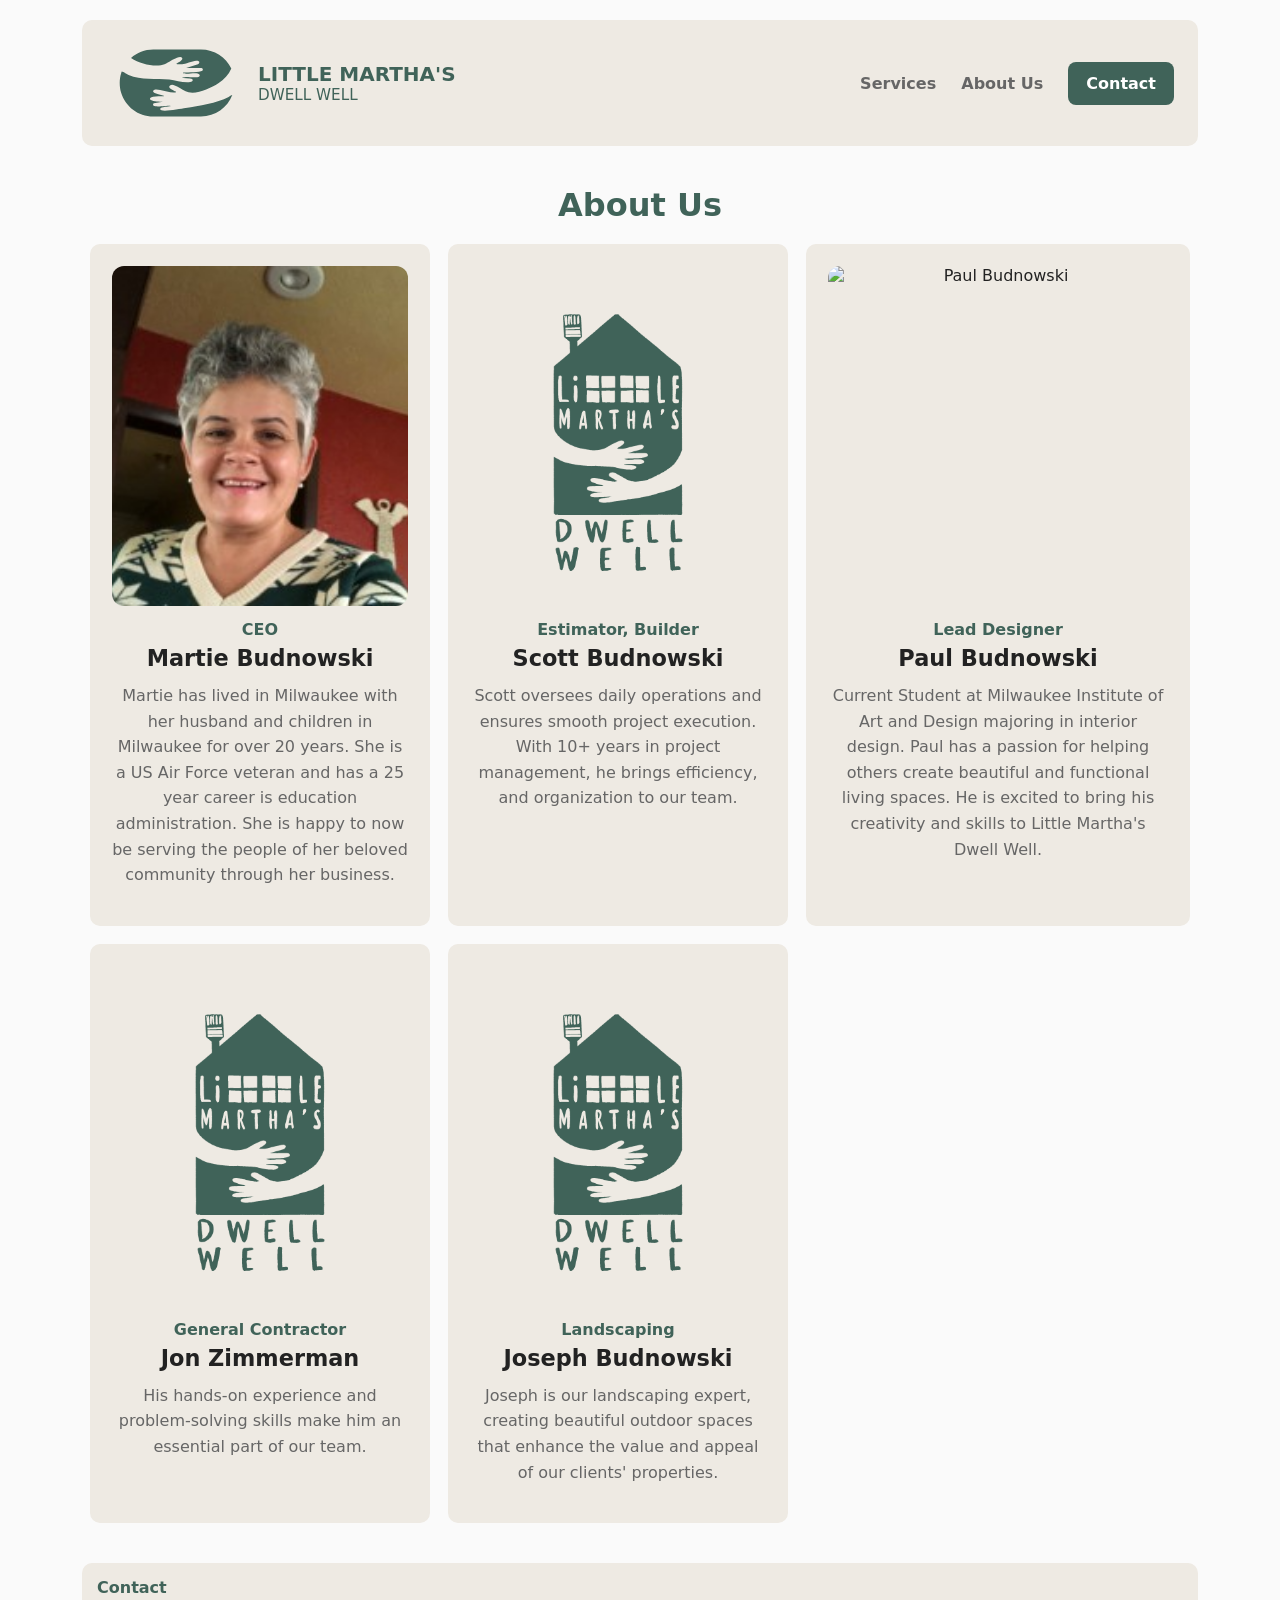
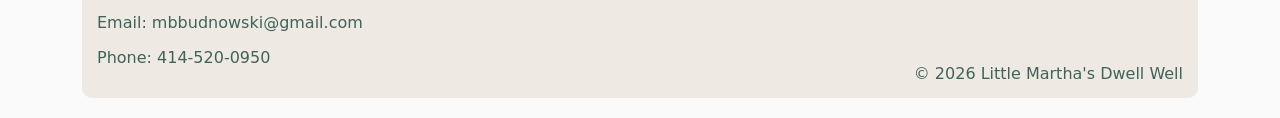
==== aboutus.html @ d6fbdef1 "Added the version 1.0 website" ====
<!doctype html>
<html lang="en">

<head>
  <meta charset="utf-8" />
  <meta name="viewport" content="width=device-width,initial-scale=1" />
  <title>Little Martha'S Dwell Well — Demo</title>
  <link rel="stylesheet" href="styles.css">
  <link rel="stylesheet" href="styles.aboutus.css">
</head>

<body>

  <div class="site">
    <header>
      <a class="brand" href="index.html">
        <div class="logo">
          <img src="img/arms icon.svg" class="logo" alt="logo">
        </div>
        <div>
          <div class="title">LITTLE MARTHA'S</div>
          <div class="subtitle">DWELL WELL</div>
        </div>
      </a>

      <nav>
        <a href="services.html">Services</a>
        <a href="aboutus.html">About Us</a>
        <a class="cta" href="contact.html">Contact</a>
        <!-- <a  href="#book">Book Now</a> -->
      </nav>

      <button class="menu-btn" id="menuBtn">☰</button>
    </header>

    <div id="mobileMenu" class="mobile-menu">
      <a href="services.html">Services</a>
      <a href="aboutus.html">About Us</a>
      <a href="contact.html">Contact</a>
    </div>

    <section id="team" class="team">
      <h2>About Us</h2>
      <div class="team-cards">
        <div class="team-card">
          <img src="img/martie-temp.jpg" alt="Martie Budnowski">
          <div class="team-card-body">
            <h4 class="role">CEO</h4>
            <h3 class="name">Martie Budnowski</h3>
            <p class="intro">Martie has lived in Milwaukee with her husband and children in Milwaukee for over 20 years.
              She is a US Air Force veteran and has a 25 year career is education administration.
              She is happy to now be serving the people of her beloved community through her business.
            </p>
          </div>
        </div>


        <div class="team-card">
          <img src="img/logo.PNG" alt="Scott Budnowski">
          <div class="team-card-body">
            <h4 class="role">Estimator, Builder</h4>
            <h3 class="name">Scott Budnowski</h3>
            <p class="intro">Scott oversees daily operations and ensures smooth project execution. With 10+ years in
              project management, he brings efficiency, and organization to our team.</p>
          </div>
        </div>

        <div class="team-card">
          <img src="img/Paul Budnowski_ Headshot.png" alt="Paul Budnowski">
          <div class="team-card-body">
            <h4 class="role">Lead Designer</h4>
            <h3 class="name">Paul Budnowski</h3>
            <p class="intro">Current Student at Milwaukee Institute of Art and Design majoring in interior design.
              Paul has a passion for helping others create beautiful and functional living spaces.
              He is excited to bring his creativity and skills to Little Martha's Dwell Well.
            </p>
          </div>
        </div>

        <div class="team-card">
          <img src="img/logo.PNG" alt="Jon Zimmerman">
          <div class="team-card-body">
            <h4 class="role">General Contractor</h4>
            <h3 class="name">Jon Zimmerman</h3>
            <p class="intro">His hands-on experience and problem-solving skills make him an essential part of our team.
            </p>
          </div>
        </div>

        <div class="team-card">
          <img src="img/logo.PNG" alt="Joseph Budnowski">
          <div class="team-card-body">
            <h4 class="role">Landscaping</h4>
            <h3 class="name">Joseph Budnowski</h3>
            <p class="intro">Joseph is our landscaping expert, creating beautiful outdoor spaces that enhance the value
              and appeal of our clients' properties.</p>
          </div>
        </div>
      </div>
    </section>

    <footer id="contact">
      <div>
        <strong>Contact</strong>
        <p>Email: mbbudnowski@gmail.com</p>
        <p>Phone: 414-520-0950</p>
      </div>
      <div class="footer-right">
        © <span id="year"></span> Little Martha's Dwell Well
      </div>
    </footer>

  </div>

  <script>
    document.getElementById('year').textContent = new Date().getFullYear();

    const btn = document.getElementById('menuBtn');
    const menu = document.getElementById('mobileMenu');

    btn.onclick = () => {
      menu.classList.toggle('open');
    };
  </script>

</body>

</html>
---- styles.css ----
/* ==========================
   styles.css (shared)
   Contains global variables, base rules, header, footer, and small shared responsive rules.
   Page-specific rules have been moved to styles.index.css, styles.services.css, styles.contact.css
   ========================== */

:root {
  --brand: #406359;
  --yellow:#eeeae3;
  --dark: #222;
  --muted: #666;
  --bg: #fafafa;
}

/* Base */
body {
  margin: 0;
  font-family: system-ui, Arial, sans-serif;
  background: var(--bg);
  color: var(--dark);
}

.site {
  margin: auto;
  padding: 20px;
}

/* Global img fallback */
img {
  max-width: 100%;
  height: auto;
  display: block;
}

/* Header (shared) */
header {
  display: flex;
  justify-content: space-between;
  align-items: center;
  background-color: var(--yellow);
  padding: 28px 24px;
  border-radius: 10px;
  width: min(1600px, 90%);
  margin: 0 auto;
  box-sizing: border-box;
  min-height: 96px;
  position: relative;
}

.brand {
  display: flex;
  align-items: center;
  gap: 12px;
  text-decoration: none;
  color: var(--dark);
}

.logo {
  color: white;
  width: 140px;
  height: auto;
  display: grid;
  place-items: center;
  font-weight: bold;
  border-radius: 8px;
}

.brand .title {
  font-size: 1.25rem;
}

.brand .subtitle {
  font-size: 0.95rem;
}

.title { font-weight: 800; color: var(--brand); }
.subtitle { color: var(--brand); font-size: 14px; }

nav a { text-decoration: none; margin-left: 20px; font-weight: 700; color: var(--muted); font-size: 1rem; }

.cta { background: var(--brand); color: white; padding: 12px 18px; border-radius: 8px; text-decoration: none; font-weight:700; font-size:1rem; }

.menu-btn { display: none; font-size: 22px; padding: 8px 12px; border: none; background: transparent; }

/* Mobile menu (hidden by default; toggled via JS and shown on small screens) */
.mobile-menu { display: none; }

/* Footer (shared) */
footer {
  margin-top: 40px;
  display: flex;
  justify-content: space-between;
  align-items: flex-start;
  background: var(--yellow);
  padding: 15px;
  border-radius: 10px;
  width: min(1600px, 90%);
  margin-left: auto;
  margin-right: auto;
  box-sizing: border-box;
}

footer, footer strong, footer p, footer .footer-right { color: var(--brand); }
.footer-right { align-self: flex-end; }

/* Shared mobile responsive header/menu adjustments */
@media (max-width: 768px) {
  nav { display: none; }
  .menu-btn { display: block; cursor: pointer; }
  header { padding: 16px 14px; min-height: 64px; }
  .logo { width: 80px; }
  .brand .title { font-size: 1rem; }
  .brand .subtitle { font-size: 0.85rem; }
  nav a { font-size: 0.95rem; margin-left: 12px; }
  .cta { padding: 8px 12px; font-size: 0.95rem; }
  .menu-btn { font-size: 20px; padding: 6px 10px; }
  .mobile-menu {
    position: absolute;
    top: 100%;
    left: 0;
    width: 100%;
    background-color: var(--yellow);
    border-radius: 0 0 10px 10px;
    padding: 10px 0;
    z-index: 10;
    display: none;
  }
  .mobile-menu.open {
    display: block;
  }
  .mobile-menu a {
    display: block;
    padding: 10px 20px;
    color: var(--muted);
    text-decoration: none;
    font-weight: 700;
  }
  footer {
    flex-direction: column;
    gap: 10px;
    text-align: center;
  }
  .footer-right { align-self: center; }
}
---- styles.aboutus.css ----
/* styles.contact.css — page-specific styles for contact.html (team) */

.team {
  margin-top: 40px;
  /* center the whole team section and constrain its maximum width */
  width: min(1100px, 95%);
  margin-left: auto;
  margin-right: auto;
  text-align: center;
}

.team h2 {
  color: var(--brand);
  margin-bottom: 20px;
  font-size: 2rem;
  font-weight: 800;
}

.team-cards {
  display: grid;
  /* 3 columns for desktop: 3 in first row, 2 in second */
  grid-template-columns: repeat(3, 1fr);
  gap: 18px;
  justify-items: center;
  justify-content: center;
}

.team-card {
  background: var(--yellow);
  border-radius: 10px;
  padding: 22px;
  display: flex;
  flex-direction: column;
  gap: 14px;
  align-items: center;
  text-align: center;
  width: 100%;
  max-width: 420px; /* larger cards */
  box-sizing: border-box;
}

.team-card img {
  width: 340px;
  height: 340px;
  object-fit: cover;
  border-radius: 12px;
  display: block;
}

.team-card-body .role {
  margin: 0;
  color: var(--brand);
  font-weight: 700;
  font-size: 1rem;
}

.team-card-body .name {
  margin: 6px 0 0 0;
  font-size: 1.4rem;
}

.team-card-body .intro {
  margin-top: 12px;
  color: var(--muted);
  line-height: 1.6;
  font-size: 1rem;
}

@media (max-width: 768px) {
  .team {
    width: 95%;
    margin-top: 24px;
  }

  .team-cards {
    grid-template-columns: 1fr;
  }

  .team-card {
    max-width: 340px;
    padding: 14px;
  }

  .team-card img {
    width: 220px;
    height: 220px;
  }

  .team-card-body .name {
    font-size: 1.1rem;
  }

  .team-card-body .intro {
    font-size: 0.95rem;
  }
}
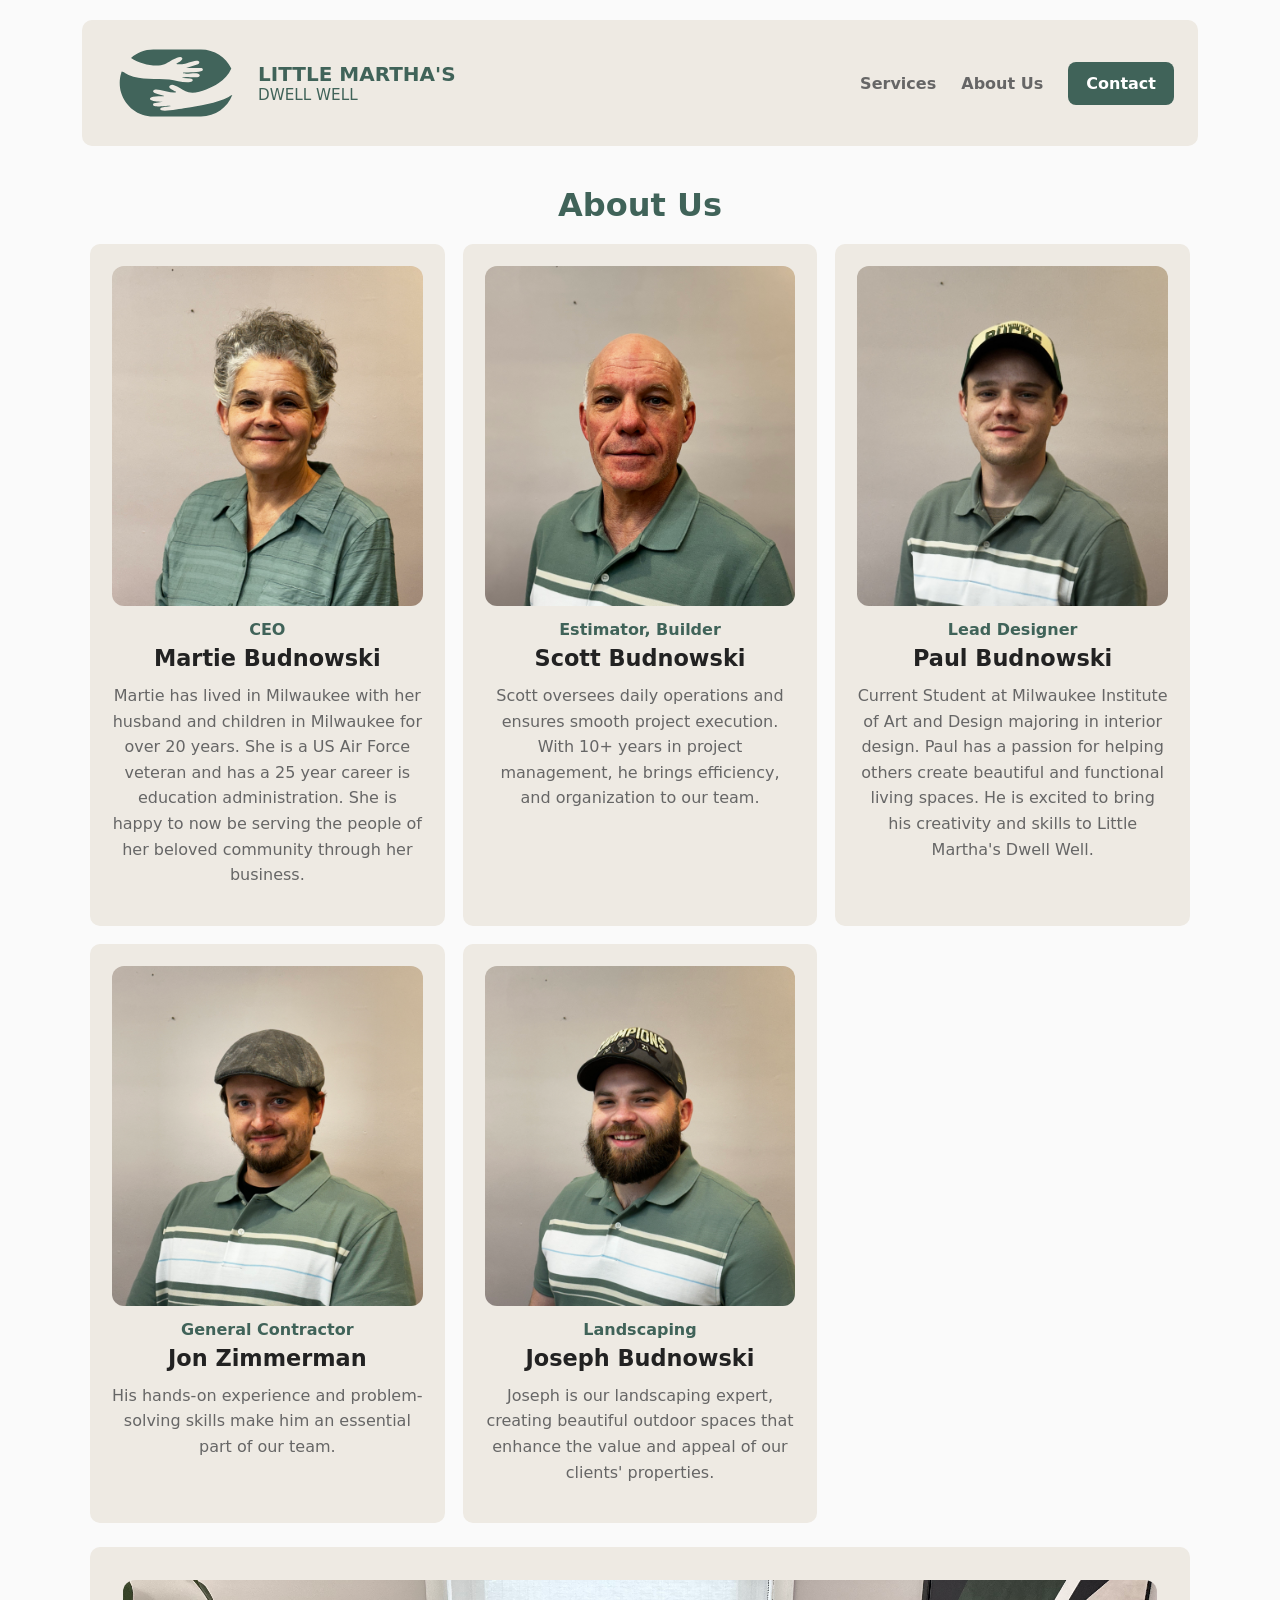
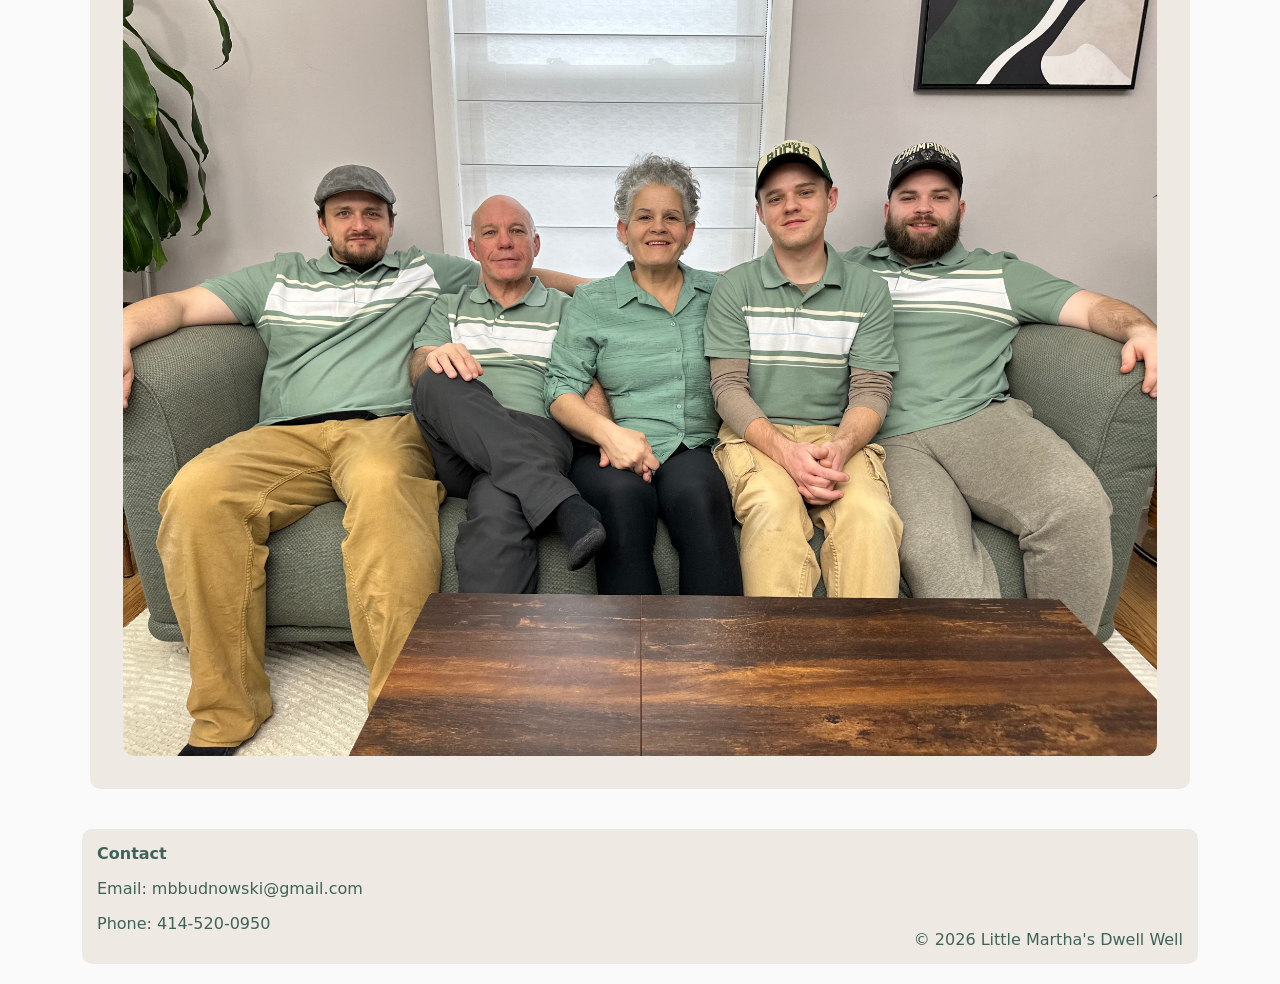
==== commit 2c74fe1b: "updated the about us pictures" ====
--- a/aboutus.html
+++ b/aboutus.html
@@ -4,7 +4,7 @@
 <head>
   <meta charset="utf-8" />
   <meta name="viewport" content="width=device-width,initial-scale=1" />
-  <title>Little Martha'S Dwell Well — Demo</title>
+  <title>Little Martha'S Dwell Well</title>
   <link rel="stylesheet" href="styles.css">
   <link rel="stylesheet" href="styles.aboutus.css">
 </head>
@@ -43,7 +43,7 @@
       <h2>About Us</h2>
       <div class="team-cards">
         <div class="team-card">
-          <img src="img/martie-temp.jpg" alt="Martie Budnowski">
+          <img src="img/Martie-greenshirt.jpeg" alt="Martie Budnowski">
           <div class="team-card-body">
             <h4 class="role">CEO</h4>
             <h3 class="name">Martie Budnowski</h3>
@@ -56,7 +56,7 @@
 
 
         <div class="team-card">
-          <img src="img/logo.PNG" alt="Scott Budnowski">
+          <img src="img/Scott-greenshirt.jpeg" alt="Scott Budnowski">
           <div class="team-card-body">
             <h4 class="role">Estimator, Builder</h4>
             <h3 class="name">Scott Budnowski</h3>
@@ -66,7 +66,7 @@
         </div>
 
         <div class="team-card">
-          <img src="img/Paul Budnowski_ Headshot.png" alt="Paul Budnowski">
+          <img src="img/Paul-greenshirt.jpeg" alt="Paul Budnowski">
           <div class="team-card-body">
             <h4 class="role">Lead Designer</h4>
             <h3 class="name">Paul Budnowski</h3>
@@ -78,7 +78,7 @@
         </div>
 
         <div class="team-card">
-          <img src="img/logo.PNG" alt="Jon Zimmerman">
+          <img src="img/John-greenshirt.jpeg" alt="Jon Zimmerman">
           <div class="team-card-body">
             <h4 class="role">General Contractor</h4>
             <h3 class="name">Jon Zimmerman</h3>
@@ -88,7 +88,7 @@
         </div>
 
         <div class="team-card">
-          <img src="img/logo.PNG" alt="Joseph Budnowski">
+          <img src="img/Jo-greenshirt.jpeg" alt="Joseph Budnowski">
           <div class="team-card-body">
             <h4 class="role">Landscaping</h4>
             <h3 class="name">Joseph Budnowski</h3>
@@ -96,6 +96,9 @@
               and appeal of our clients' properties.</p>
           </div>
         </div>
+      </div>
+      <div class="team-family">
+        <img src="img/family-greenshirt-serious.jpeg" alt="Family in green shirts">
       </div>
     </section>
 
@@ -121,6 +124,27 @@
     btn.onclick = () => {
       menu.classList.toggle('open');
     };
+
+    const familyImage = document.querySelector('.team-family img');
+    if (familyImage) {
+      const seriousSrc = familyImage.src;
+      const goofySrc = seriousSrc.replace('family-greenshirt-serious.jpeg', 'family-greenshirt-goofy.jpeg');
+      let isGoofy = false;
+
+      familyImage.addEventListener('mouseenter', () => {
+        familyImage.src = goofySrc;
+        isGoofy = true;
+      });
+      familyImage.addEventListener('mouseleave', () => {
+        familyImage.src = seriousSrc;
+        isGoofy = false;
+      });
+      familyImage.addEventListener('click', (event) => {
+        event.preventDefault();
+        familyImage.src = isGoofy ? seriousSrc : goofySrc;
+        isGoofy = !isGoofy;
+      });
+    }
   </script>
 
 </body>
--- a/styles.css
+++ b/styles.css
@@ -80,7 +80,7 @@
 
 .cta { background: var(--brand); color: white; padding: 12px 18px; border-radius: 8px; text-decoration: none; font-weight:700; font-size:1rem; }
 
-.menu-btn { display: none; font-size: 22px; padding: 8px 12px; border: none; background: transparent; }
+.menu-btn { display: none; font-size: 22px; padding: 8px 12px; border: none; background: transparent; color: var(--brand); }
 
 /* Mobile menu (hidden by default; toggled via JS and shown on small screens) */
 .mobile-menu { display: none; }
@@ -107,7 +107,7 @@
 @media (max-width: 768px) {
   nav { display: none; }
   .menu-btn { display: block; cursor: pointer; }
-  header { padding: 16px 14px; min-height: 64px; }
+  header { padding: 16px 14px; min-height: 64px; width: 100%; }
   .logo { width: 80px; }
   .brand .title { font-size: 1rem; }
   .brand .subtitle { font-size: 0.85rem; }
@@ -115,14 +115,12 @@
   .cta { padding: 8px 12px; font-size: 0.95rem; }
   .menu-btn { font-size: 20px; padding: 6px 10px; }
   .mobile-menu {
-    position: absolute;
-    top: 100%;
-    left: 0;
-    width: 100%;
+    position: relative;
+    width: min(1600px, 90%);
+    margin: 0 auto;
     background-color: var(--yellow);
     border-radius: 0 0 10px 10px;
     padding: 10px 0;
-    z-index: 10;
     display: none;
   }
   .mobile-menu.open {
@@ -135,11 +133,24 @@
     text-decoration: none;
     font-weight: 700;
   }
+  .close-btn {
+    position: absolute;
+    top: 5px;
+    right: 10px;
+    background: none;
+    border: none;
+    font-size: 24px;
+    color: var(--brand);
+    cursor: pointer;
+    padding: 0;
+  }
   footer {
     flex-direction: column;
     gap: 10px;
-    text-align: center;
+    text-align: left;
+    width: 100%;
+    margin: 40px 0 0 0;
   }
-  .footer-right { align-self: center; }
+  .footer-right { align-self: flex-start; }
 }
 
--- a/styles.aboutus.css
+++ b/styles.aboutus.css
@@ -66,6 +66,24 @@
   font-size: 1rem;
 }
 
+.team-family {
+  margin: 24px auto 0;
+  background: var(--yellow);
+  border-radius: 10px;
+  padding: 33px;
+  width: 100%;
+  max-width: 1290px;
+  box-sizing: border-box;
+  display: flex;
+  justify-content: center;
+}
+
+.team-family img {
+  width: 100%;
+  display: block;
+  border-radius: 12px;
+}
+
 @media (max-width: 768px) {
   .team {
     width: 95%;
